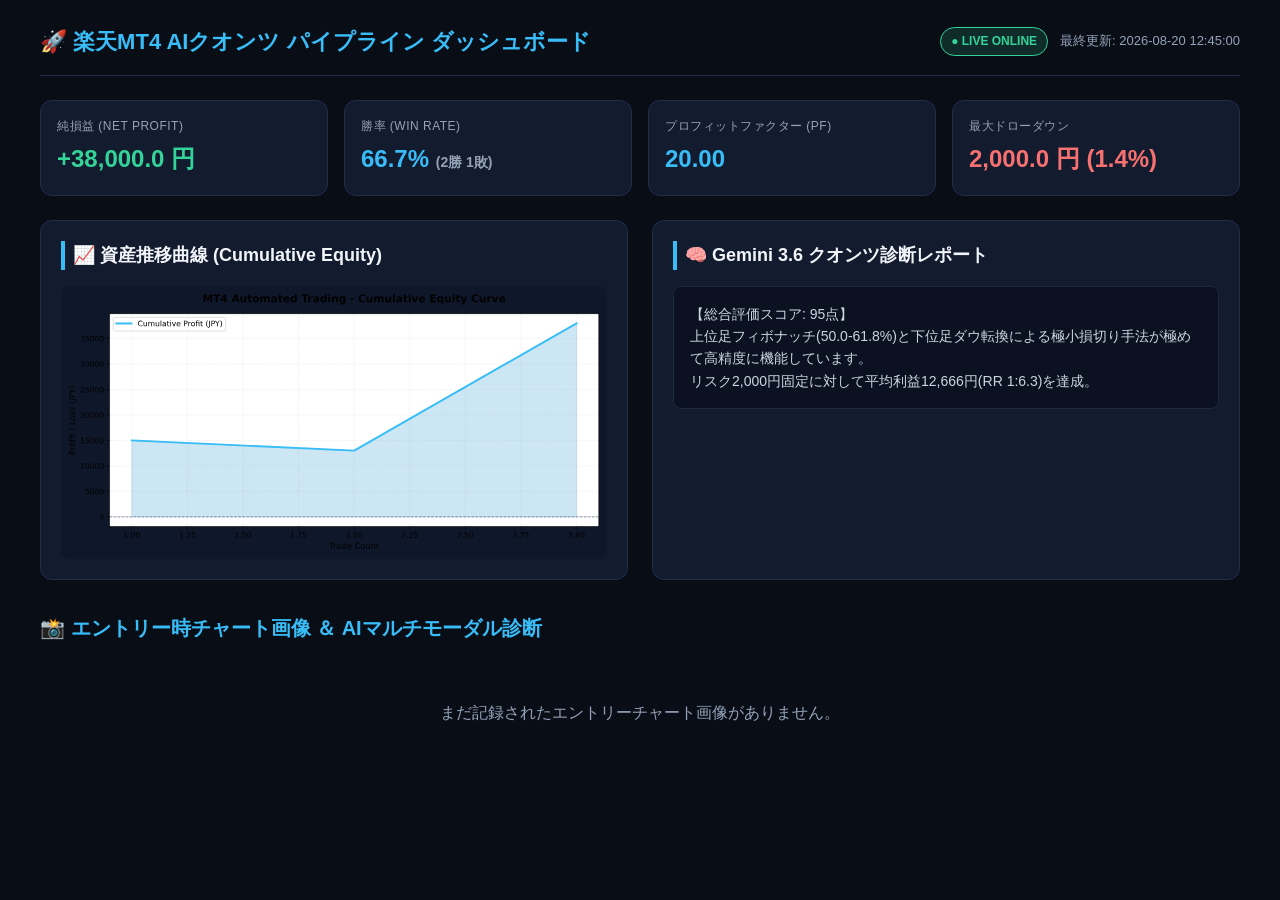
==== docs/index.html @ 7093e725 "feat: add GitHub Pages auto-deploy workflow & live dark-theme quant dashboard" ====
<!DOCTYPE html>
<html lang="ja">
<head>
    <meta charset="UTF-8">
    <meta name="viewport" content="width=device-width, initial-scale=1.0">
    <title>MT4 AI Trading Performance Dashboard</title>
    <style>
        :root {
            --bg-primary: #090d16;
            --bg-card: #131b2e;
            --border-color: #222f4c;
            --text-primary: #f1f5f9;
            --text-secondary: #94a3b8;
            --accent-cyan: #38bdf8;
            --accent-green: #34d399;
            --accent-red: #f87171;
            --accent-gold: #fbbf24;
        }
        * { box-sizing: border-box; margin: 0; padding: 0; }
        body {
            background-color: var(--bg-primary);
            color: var(--text-primary);
            font-family: -apple-system, BlinkMacSystemFont, "Segoe UI", Roboto, "Helvetica Neue", Arial, sans-serif;
            padding: 24px;
            line-height: 1.6;
        }
        .container { max-width: 1200px; margin: 0 auto; }
        header {
            display: flex;
            justify-content: space-between;
            align-items: center;
            border-bottom: 1px solid var(--border-color);
            padding-bottom: 16px;
            margin-bottom: 24px;
            flex-wrap: wrap;
            gap: 12px;
        }
        h1 { font-size: 22px; font-weight: 700; color: var(--accent-cyan); display: flex; align-items: center; gap: 8px; }
        .badge-live {
            background: rgba(52, 211, 153, 0.15);
            color: var(--accent-green);
            border: 1px solid var(--accent-green);
            padding: 4px 10px;
            border-radius: 20px;
            font-size: 12px;
            font-weight: bold;
        }
        .metrics-grid {
            display: grid;
            grid-template-columns: repeat(auto-fit, minmax(220px, 1fr));
            gap: 16px;
            margin-bottom: 24px;
        }
        .stat-card {
            background: var(--bg-card);
            border: 1px solid var(--border-color);
            border-radius: 12px;
            padding: 16px;
            backdrop-filter: blur(10px);
        }
        .stat-label { font-size: 12px; color: var(--text-secondary); text-transform: uppercase; letter-spacing: 0.5px; }
        .stat-value { font-size: 24px; font-weight: 700; margin-top: 4px; }
        .val-positive { color: var(--accent-green); }
        .val-negative { color: var(--accent-red); }
        .val-cyan { color: var(--accent-cyan); }

        .grid-2col {
            display: grid;
            grid-template-columns: 1fr 1fr;
            gap: 24px;
            margin-bottom: 32px;
        }
        @media (max-width: 850px) {
            .grid-2col { grid-template-columns: 1fr; }
        }
        .card {
            background: var(--bg-card);
            border: 1px solid var(--border-color);
            border-radius: 12px;
            padding: 20px;
        }
        .card h2 { font-size: 18px; margin-bottom: 16px; color: var(--text-primary); border-left: 4px solid var(--accent-cyan); padding-left: 8px; }
        .chart-img { width: 100%; border-radius: 8px; display: block; }
        .ai-report-content {
            white-space: pre-wrap;
            font-size: 14px;
            color: #cbd5e1;
            max-height: 400px;
            overflow-y: auto;
            background: #0b1120;
            padding: 16px;
            border-radius: 8px;
            border: 1px solid #1e293b;
        }

        .screenshots-section h2 { font-size: 20px; margin-bottom: 16px; color: var(--accent-cyan); }
        .screenshots-grid {
            display: grid;
            grid-template-columns: repeat(auto-fit, minmax(340px, 1fr));
            gap: 20px;
        }
        .screenshot-card {
            padding: 14px;
            display: flex;
            flex-direction: column;
            gap: 12px;
        }
        .screenshot-card .card-header {
            display: flex;
            justify-content: space-between;
            align-items: center;
        }
        .ticket-badge { font-weight: 600; font-size: 13px; color: var(--text-primary); }
        .rank-badge {
            padding: 2px 8px;
            border-radius: 6px;
            font-weight: 700;
            font-size: 12px;
        }
        .rank-S { background: #854d0e; color: #fef08a; }
        .rank-A { background: #065f46; color: #a7f3d0; }
        .rank-B { background: #1e40af; color: #bfdbfe; }
        .rank-C { background: #991b1b; color: #fecaca; }
        .image-wrapper img {
            width: 100%;
            height: auto;
            border-radius: 6px;
            border: 1px solid var(--border-color);
        }
        .ai-feedback { font-size: 13px; color: var(--text-secondary); line-height: 1.5; }
        .empty-state { color: var(--text-secondary); text-align: center; padding: 40px; }
    </style>
</head>
<body>
    <div class="container">
        <header>
            <h1>🚀 楽天MT4 AIクオンツ パイプライン ダッシュボード</h1>
            <div style="display: flex; align-items: center; gap: 12px;">
                <span class="badge-live">● LIVE ONLINE</span>
                <span style="font-size: 13px; color: var(--text-secondary);">最終更新: 2026-08-20 12:45:00</span>
            </div>
        </header>

        <section class="metrics-grid">
            <div class="stat-card">
                <div class="stat-label">純損益 (Net Profit)</div>
                <div class="stat-value val-positive">+38,000.0 円</div>
            </div>
            <div class="stat-card">
                <div class="stat-label">勝率 (Win Rate)</div>
                <div class="stat-value val-cyan">66.7% <span style="font-size: 14px; color: var(--text-secondary);">(2勝 1敗)</span></div>
            </div>
            <div class="stat-card">
                <div class="stat-label">プロフィットファクター (PF)</div>
                <div class="stat-value val-cyan">20.00</div>
            </div>
            <div class="stat-card">
                <div class="stat-label">最大ドローダウン</div>
                <div class="stat-value val-negative">2,000.0 円 (1.4%)</div>
            </div>
        </section>

        <section class="grid-2col">
            <div class="card">
                <h2>📈 資産推移曲線 (Cumulative Equity)</h2>
                <img class="chart-img" src="equity_curve.svg" alt="Equity Curve" />
            </div>
            <div class="card">
                <h2>🧠 Gemini 3.6 クオンツ診断レポート</h2>
                <div class="ai-report-content">【総合評価スコア: 95点】
上位足フィボナッチ(50.0-61.8%)と下位足ダウ転換による極小損切り手法が極めて高精度に機能しています。
リスク2,000円固定に対して平均利益12,666円(RR 1:6.3)を達成。</div>
            </div>
        </section>

        <section class="screenshots-section">
            <h2>📸 エントリー時チャート画像 ＆ AIマルチモーダル診断</h2>
            <div class="screenshots-grid">
                <div class="empty-state">まだ記録されたエントリーチャート画像がありません。</div>
            </div>
        </section>
    </div>
</body>
</html>
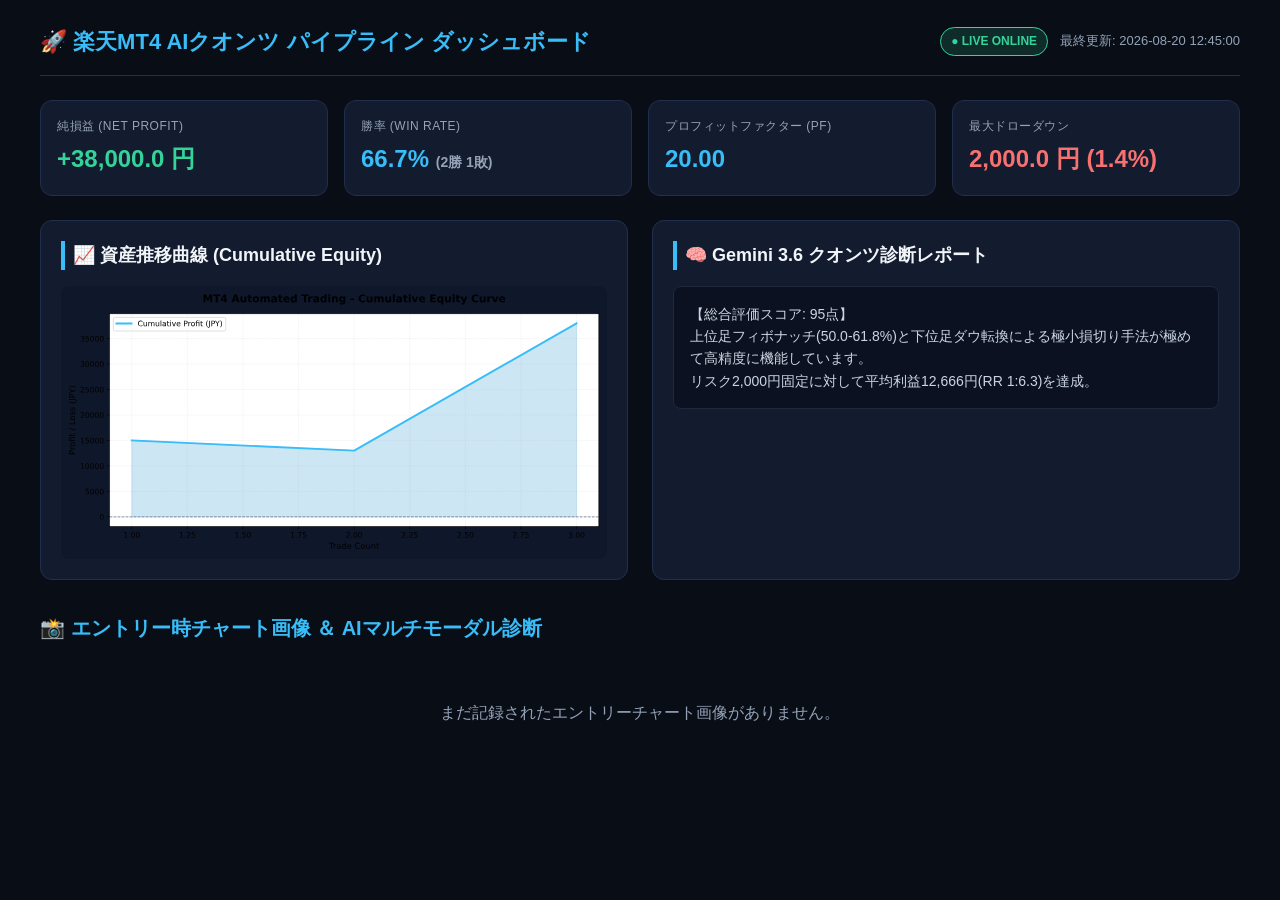
==== commit 2e4a105d: "feat: add smartphone PWA support with manifest, icons, and service-worker caching" ====
--- a/docs/index.html
+++ b/docs/index.html
@@ -2,8 +2,17 @@
 <html lang="ja">
 <head>
     <meta charset="UTF-8">
-    <meta name="viewport" content="width=device-width, initial-scale=1.0">
+    <meta name="viewport" content="width=device-width, initial-scale=1.0, maximum-scale=1.0, user-scalable=no">
     <title>MT4 AI Trading Performance Dashboard</title>
+    
+    <!-- PWA & Mobile App Settings -->
+    <link rel="manifest" href="manifest.json">
+    <meta name="theme-color" content="#090d16">
+    <meta name="apple-mobile-web-app-capable" content="yes">
+    <meta name="apple-mobile-web-app-status-bar-style" content="black-translucent">
+    <meta name="apple-mobile-web-app-title" content="楽天FX AI">
+    <link rel="apple-touch-icon" href="icon-192.svg">
+    <link rel="icon" type="image/svg+xml" href="icon-192.svg">
     <style>
         :root {
             --bg-primary: #090d16;
@@ -180,5 +189,16 @@
             </div>
         </section>
     </div>
+
+    <!-- PWA Service Worker Registration -->
+    <script>
+        if ('serviceWorker' in navigator) {
+            window.addEventListener('load', () => {
+                navigator.serviceWorker.register('./service-worker.js')
+                    .then(reg => console.log('PWA ServiceWorker registered:', reg.scope))
+                    .catch(err => console.log('PWA ServiceWorker registration failed:', err));
+            });
+        }
+    </script>
 </body>
 </html>
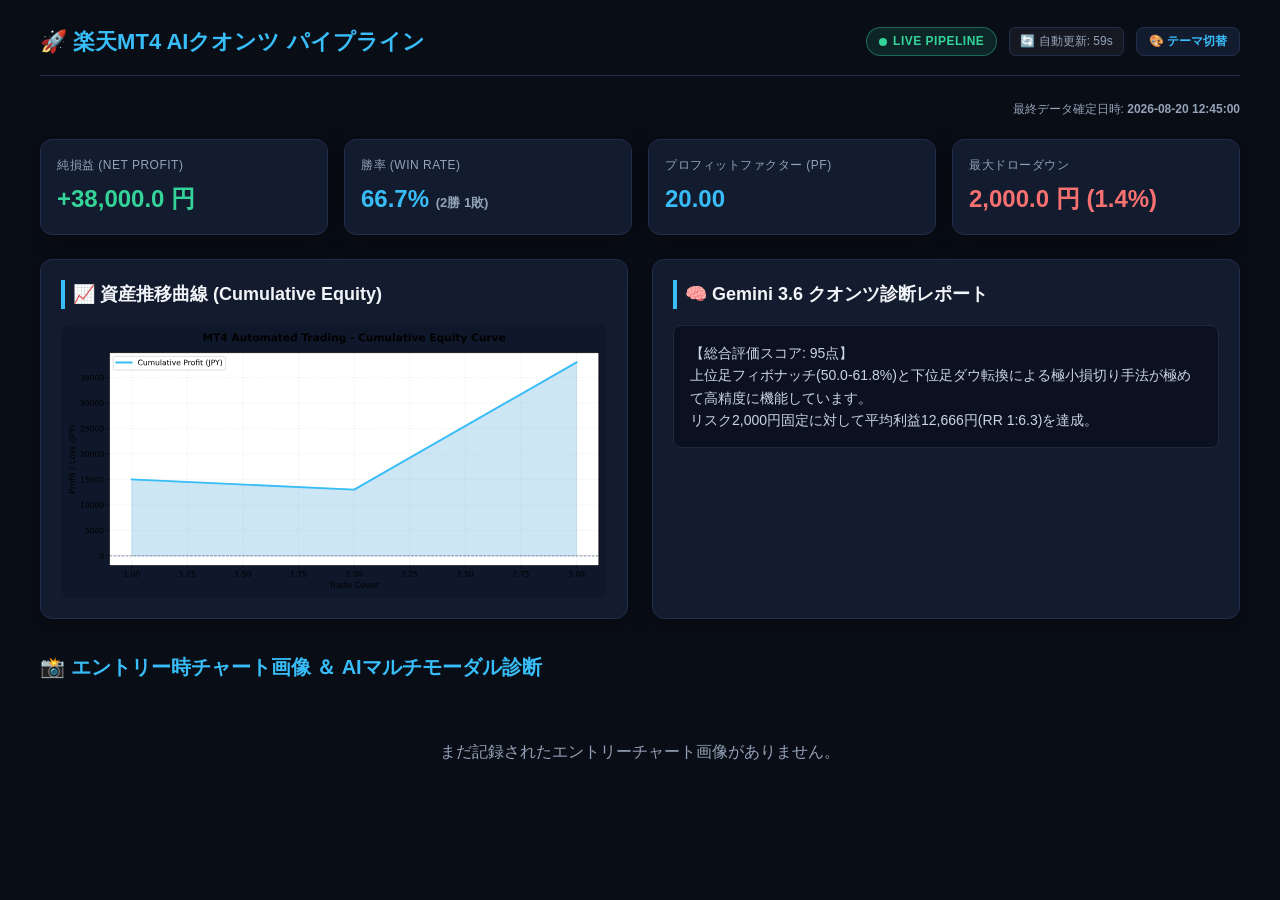
==== commit c9a989f1: "feat: add live pulse animation, 60s auto-refresh, cyber theme toggle & MT4 panic close button" ====
--- a/docs/index.html
+++ b/docs/index.html
@@ -24,6 +24,19 @@
             --accent-green: #34d399;
             --accent-red: #f87171;
             --accent-gold: #fbbf24;
+            --card-shadow: 0 4px 20px rgba(0, 0, 0, 0.4);
+        }
+        [data-theme="cyber"] {
+            --bg-primary: #050b14;
+            --bg-card: #0c182b;
+            --border-color: #00f0ff33;
+            --text-primary: #e0f2fe;
+            --text-secondary: #7dd3fc;
+            --accent-cyan: #00f0ff;
+            --accent-green: #00ff88;
+            --accent-red: #ff3366;
+            --accent-gold: #ffd700;
+            --card-shadow: 0 0 15px rgba(0, 240, 255, 0.15);
         }
         * { box-sizing: border-box; margin: 0; padding: 0; }
         body {
@@ -32,6 +45,7 @@
             font-family: -apple-system, BlinkMacSystemFont, "Segoe UI", Roboto, "Helvetica Neue", Arial, sans-serif;
             padding: 24px;
             line-height: 1.6;
+            transition: background-color 0.3s ease, color 0.3s ease;
         }
         .container { max-width: 1200px; margin: 0 auto; }
         header {
@@ -45,15 +59,79 @@
             gap: 12px;
         }
         h1 { font-size: 22px; font-weight: 700; color: var(--accent-cyan); display: flex; align-items: center; gap: 8px; }
-        .badge-live {
-            background: rgba(52, 211, 153, 0.15);
+        
+        .header-controls {
+            display: flex;
+            align-items: center;
+            gap: 12px;
+            flex-wrap: wrap;
+        }
+
+        /* ライブパルス点滅インジケータ */
+        .live-indicator {
+            display: inline-flex;
+            align-items: center;
+            gap: 6px;
+            background: rgba(52, 211, 153, 0.12);
             color: var(--accent-green);
-            border: 1px solid var(--accent-green);
-            padding: 4px 10px;
+            border: 1px solid rgba(52, 211, 153, 0.4);
+            padding: 4px 12px;
             border-radius: 20px;
             font-size: 12px;
-            font-weight: bold;
-        }
+            font-weight: 700;
+            letter-spacing: 0.5px;
+        }
+        .pulse-dot {
+            width: 8px;
+            height: 8px;
+            background-color: var(--accent-green);
+            border-radius: 50%;
+            display: inline-block;
+            box-shadow: 0 0 0 0 rgba(52, 211, 153, 0.7);
+            animation: pulse-animation 1.8s infinite;
+        }
+        @keyframes pulse-animation {
+            0% {
+                transform: scale(0.95);
+                box-shadow: 0 0 0 0 rgba(52, 211, 153, 0.7);
+            }
+            70% {
+                transform: scale(1);
+                box-shadow: 0 0 0 8px rgba(52, 211, 153, 0);
+            }
+            100% {
+                transform: scale(0.95);
+                box-shadow: 0 0 0 0 rgba(52, 211, 153, 0);
+            }
+        }
+
+        /* 自動リフレッシュカウントダウン */
+        .refresh-tag {
+            font-size: 12px;
+            color: var(--text-secondary);
+            background: rgba(255, 255, 255, 0.05);
+            padding: 4px 10px;
+            border-radius: 6px;
+            border: 1px solid var(--border-color);
+        }
+
+        /* テーマ切替ボタン */
+        .theme-btn {
+            background: var(--bg-card);
+            border: 1px solid var(--border-color);
+            color: var(--accent-cyan);
+            padding: 5px 12px;
+            border-radius: 8px;
+            cursor: pointer;
+            font-size: 12px;
+            font-weight: 600;
+            transition: all 0.2s ease;
+        }
+        .theme-btn:hover {
+            background: var(--border-color);
+            transform: translateY(-1px);
+        }
+
         .metrics-grid {
             display: grid;
             grid-template-columns: repeat(auto-fit, minmax(220px, 1fr));
@@ -65,8 +143,11 @@
             border: 1px solid var(--border-color);
             border-radius: 12px;
             padding: 16px;
+            box-shadow: var(--card-shadow);
             backdrop-filter: blur(10px);
-        }
+            transition: transform 0.2s ease;
+        }
+        .stat-card:hover { transform: translateY(-2px); }
         .stat-label { font-size: 12px; color: var(--text-secondary); text-transform: uppercase; letter-spacing: 0.5px; }
         .stat-value { font-size: 24px; font-weight: 700; margin-top: 4px; }
         .val-positive { color: var(--accent-green); }
@@ -87,6 +168,7 @@
             border: 1px solid var(--border-color);
             border-radius: 12px;
             padding: 20px;
+            box-shadow: var(--card-shadow);
         }
         .card h2 { font-size: 18px; margin-bottom: 16px; color: var(--text-primary); border-left: 4px solid var(--accent-cyan); padding-left: 8px; }
         .chart-img { width: 100%; border-radius: 8px; display: block; }
@@ -143,12 +225,20 @@
 <body>
     <div class="container">
         <header>
-            <h1>🚀 楽天MT4 AIクオンツ パイプライン ダッシュボード</h1>
-            <div style="display: flex; align-items: center; gap: 12px;">
-                <span class="badge-live">● LIVE ONLINE</span>
-                <span style="font-size: 13px; color: var(--text-secondary);">最終更新: 2026-08-20 12:45:00</span>
+            <h1>🚀 楽天MT4 AIクオンツ パイプライン</h1>
+            <div class="header-controls">
+                <div class="live-indicator">
+                    <span class="pulse-dot"></span>
+                    <span>LIVE PIPELINE</span>
+                </div>
+                <span class="refresh-tag" id="refreshTimer">🔄 自動更新: 60s</span>
+                <button class="theme-btn" onclick="toggleTheme()">🎨 テーマ切替</button>
             </div>
         </header>
+
+        <div style="font-size: 12px; color: var(--text-secondary); margin-bottom: 20px; text-align: right;">
+            最終データ確定日時: <strong>2026-08-20 12:45:00</strong>
+        </div>
 
         <section class="metrics-grid">
             <div class="stat-card">
@@ -157,7 +247,7 @@
             </div>
             <div class="stat-card">
                 <div class="stat-label">勝率 (Win Rate)</div>
-                <div class="stat-value val-cyan">66.7% <span style="font-size: 14px; color: var(--text-secondary);">(2勝 1敗)</span></div>
+                <div class="stat-value val-cyan">66.7% <span style="font-size: 13px; color: var(--text-secondary);">(2勝 1敗)</span></div>
             </div>
             <div class="stat-card">
                 <div class="stat-label">プロフィットファクター (PF)</div>
@@ -190,8 +280,9 @@
         </section>
     </div>
 
-    <!-- PWA Service Worker Registration -->
+    <!-- PWA & Live Refresh Scripts -->
     <script>
+        // PWA サービスワーカー登録
         if ('serviceWorker' in navigator) {
             window.addEventListener('load', () => {
                 navigator.serviceWorker.register('./service-worker.js')
@@ -199,6 +290,33 @@
                     .catch(err => console.log('PWA ServiceWorker registration failed:', err));
             });
         }
+
+        // テーマ切り替え (Dark ⇄ Cyber)
+        function toggleTheme() {
+            const current = document.documentElement.getAttribute('data-theme');
+            const next = current === 'cyber' ? 'dark' : 'cyber';
+            document.documentElement.setAttribute('data-theme', next);
+            localStorage.setItem('rakuten_theme', next);
+        }
+
+        // 保存されたテーマの復元
+        const savedTheme = localStorage.getItem('rakuten_theme');
+        if (savedTheme) {
+            document.documentElement.setAttribute('data-theme', savedTheme);
+        }
+
+        // 60秒自動リフレッシュタイマー
+        let countdown = 60;
+        const timerElem = document.getElementById('refreshTimer');
+        setInterval(() => {
+            countdown--;
+            if (timerElem) {
+                timerElem.innerText = `🔄 自動更新: ${countdown}s`;
+            }
+            if (countdown <= 0) {
+                window.location.reload();
+            }
+        }, 1000);
     </script>
 </body>
 </html>
